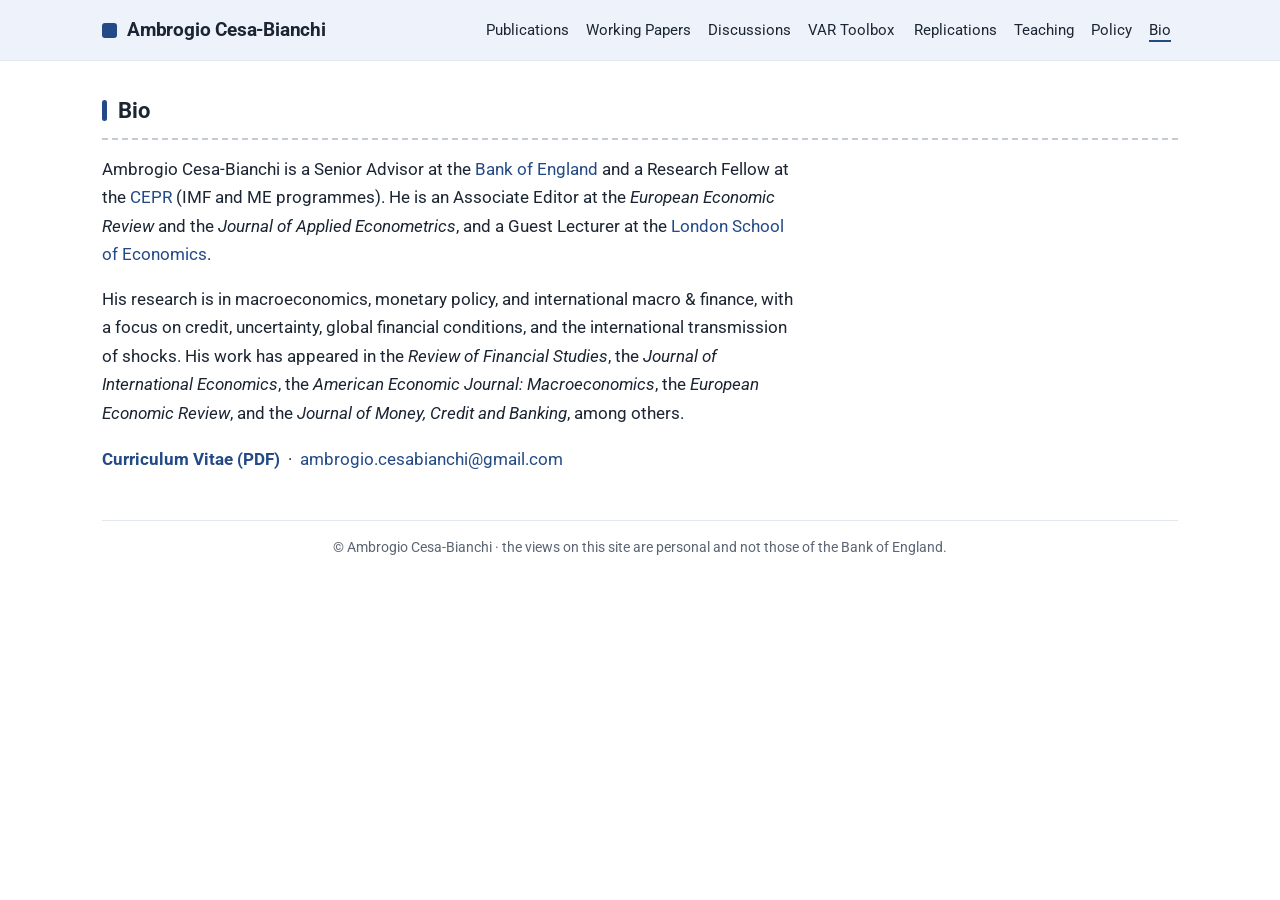
==== bio.html @ 2ec0c76d "Initial commit: academic website" ====
<!DOCTYPE html>
<html lang="en">
<head>
<meta charset="utf-8">
<meta name="viewport" content="width=device-width, initial-scale=1">
<title>Bio · Ambrogio Cesa-Bianchi</title>
<link rel="stylesheet" href="style.css">
</head>
<body>
<div class="wrap">

  <header class="site">
    <a class="brand" href="index.html"><span class="sq"></span>Ambrogio Cesa-Bianchi</a>
    <nav class="main">
      <a href="publications.html">Publications</a>
      <a href="working-papers.html">Working Papers</a>
      <a href="discussions.html">Discussions</a>
      <a href="var-toolbox.html">VAR Toolbox</a>
      <span class="brk"></span>
      <a href="replications.html">Replications</a>
      <a href="lecture-notes.html">Teaching</a>
      <a href="policy.html">Policy</a>
      <a href="bio.html" class="cur">Bio</a>
    </nav>
  </header>

  <h2>Bio</h2>
  <hr class="trule">

  <div style="max-width:700px; font-size:16.5px; line-height:1.72">
    <p>Ambrogio Cesa-Bianchi is a Senior Advisor at the
      <a href="https://www.bankofengland.co.uk/research/researchers/ambrogio-cesa-bianchi">Bank of England</a>
      and a Research Fellow at the <a href="https://cepr.org/">CEPR</a> (IMF and ME programmes).
      He is an Associate Editor at the <em>European Economic Review</em> and the
      <em>Journal of Applied Econometrics</em>, and a Guest Lecturer at the
      <a href="https://www.lse.ac.uk/">London School of Economics</a>.</p>

    <p>His research is in macroeconomics, monetary policy, and international macro &amp; finance, with a
      focus on credit, uncertainty, global financial conditions, and the international transmission of
      shocks. His work has appeared in the <em>Review of Financial Studies</em>, the
      <em>Journal of International Economics</em>, the <em>American Economic Journal: Macroeconomics</em>,
      the <em>European Economic Review</em>, and the <em>Journal of Money, Credit and Banking</em>, among others.</p>

    <p style="margin-top:18px">
      <a href="files/CV.pdf"><strong>Curriculum Vitae (PDF)</strong></a>
      &nbsp;·&nbsp; <a href="mailto:ambrogio.cesabianchi@gmail.com">ambrogio.cesabianchi@gmail.com</a>
    </p>
  </div>

  <footer>© Ambrogio Cesa-Bianchi · the views on this site are personal and not those of the Bank of England.</footer>
</div>
</body>
</html>
---- style.css ----
@import url('https://fonts.googleapis.com/css2?family=Roboto:wght@400;500;700&display=swap');

:root{
  --ink:#1c2533; --muted:#5b6573; --line:#e3e7ee; --accent:#234a86;
  --accent-soft:#eef3fb; --bubble-bd:#d6e2f6; --bg:#ffffff;
}
*{box-sizing:border-box}
html{scroll-behavior:smooth}
body{margin:0; color:var(--ink); background:var(--bg);
  font:16px/1.6 "Roboto","Helvetica Neue",Arial,sans-serif; overflow-x:hidden;}
a{color:var(--accent); text-decoration:none}
a:hover{text-decoration:underline}
.wrap{max-width:1120px; margin:0 auto; padding:42px 22px 80px}

/* ===== HOME (centered, Michaillat-style) ===== */
.home{max-width:720px; margin:0 auto; text-align:left}
.home .photo{width:150px; height:150px; border-radius:50%; margin:6px auto 16px;
  display:flex; align-items:center; justify-content:center;
  background:linear-gradient(135deg,#2b4f8a,#5b86c4); color:#fff;
  font-size:40px; font-weight:700; letter-spacing:1px; box-shadow:0 8px 26px rgba(35,74,134,.25)}
.home h1{font-size:32px; margin:0 0 4px; letter-spacing:-.3px}
.home .role{color:var(--muted); margin:0 0 14px}
.home .bio{font-size:16.5px; margin:0 0 14px; max-width:680px}
.home .bio a{font-weight:500}

.icons{display:flex; justify-content:flex-start; flex-wrap:wrap; gap:21px; margin:12px 0 22px; font-size:20px}
.icons a{color:var(--muted); line-height:1}
.icons a:hover{color:var(--accent); text-decoration:none}

/* home: section links as bubbles (wrap onto multiple lines) */
.menu{display:flex; justify-content:flex-start; flex-wrap:wrap; gap:9px; padding:6px 0 2px; margin-top:2px}
.menu a{background:var(--accent-soft); border:1px solid var(--bubble-bd); border-radius:8px;
  padding:7px 15px; color:var(--accent); font-size:15.5px; font-weight:500; line-height:1.3}
.menu a:hover{background:#e2ecfb; text-decoration:none}
.menu .break{flex-basis:100%; height:0}

/* subpage top menu (right side of the bar; dark nav text, current underlined) */
nav.main{display:flex; flex-wrap:wrap; justify-content:flex-end; gap:1px 3px; flex:0 1 auto}
nav.main a{color:var(--ink); font-size:15px; padding:2px 7px; white-space:nowrap}
nav.main a:hover{color:var(--accent); text-decoration:none}
nav.main a.cur{color:var(--ink); text-decoration:underline; text-decoration-color:var(--accent);
  text-underline-offset:5px; text-decoration-thickness:2px}
nav.main .s{display:none}
@media(max-width:820px){nav.main{flex-wrap:wrap; justify-content:flex-start}}

/* ===== full-width top bar: square + name (left), menu (right) ===== */
header.site{display:flex; justify-content:space-between; align-items:center; flex-wrap:wrap;
  gap:8px 22px; background:var(--accent-soft); border-bottom:1px solid var(--line);
  width:100vw; margin-left:50%; transform:translateX(-50%); margin-top:-42px; margin-bottom:32px;
  padding:15px max(22px, calc(50vw - 538px)); text-align:left}
.brand{display:inline-flex; align-items:center; gap:10px; font-size:19px; font-weight:700;
  color:var(--ink); letter-spacing:-.2px; white-space:nowrap}
.brand:hover{text-decoration:none}
.brand .sq{width:15px; height:15px; border-radius:3px; background:var(--accent); flex:0 0 auto}

/* ===== section headings: bold, large, vertical bar ===== */
h2{font-size:22px; font-weight:700; letter-spacing:-.2px; margin:30px 0 8px;
  display:flex; align-items:center; gap:11px}
h2::before{content:""; width:5px; height:21px; background:var(--accent); border-radius:3px; flex:0 0 auto}

/* ===== paper entries: dotted separators + bubble links ===== */
.paper{padding:15px 0; border-bottom:2px dashed #c4cad6}
.paper:last-of-type{border-bottom:none}
.paper .t{font-weight:600; font-size:17px; line-height:1.42}
.paper .a{color:var(--muted); font-size:15px; margin:2px 0 8px}
.paper .a em{font-style:italic}
.paper .auth{color:var(--muted); font-size:15px; margin:1px 0 8px}
.paper .outlet{font-size:15px; margin:3px 0 1px; color:var(--ink); font-weight:500}
.paper .outlet em{font-style:normal; font-weight:700; color:var(--accent)}
hr.trule{border:none; border-top:2px dashed #c4cad6; margin:9px 0 2px}

.links{font-size:13.7px; line-height:2.1; margin-top:6px}
.links .sep{display:none}
.links a, .links button{display:inline-block; margin:0 6px 4px 0;
  background:var(--accent-soft); border:1px solid var(--bubble-bd); border-radius:7px;
  padding:3px 11px; color:var(--accent); font:inherit; cursor:pointer}
.links a:hover, .links button:hover{background:#e2ecfb; text-decoration:none}
.badge{display:inline-block; font-size:12px; font-weight:600; color:#8a4b00; background:#fff3e2;
  border:1px solid #ffd9a8; border-radius:6px; padding:0 7px; margin-left:6px; vertical-align:1px}
/* TL;DR: blue accent (soft border), shared by chip + bubble */
.tldr{display:none; margin:9px 0 2px; padding:9px 14px; background:var(--accent-soft);
  border:1px solid var(--bubble-bd); border-radius:9px; font-size:14.7px;
  color:var(--accent); line-height:1.5; max-width:760px}
.tldr.open{display:block}
.links button.tl{background:var(--accent-soft); border-color:var(--bubble-bd); color:var(--accent); font-weight:400}
.links button.tl:hover{background:#e2ecfb}

/* publications page: a slightly paler blue */
body.pubs .paper .outlet em,
body.pubs .links a,
body.pubs .links button:not(.tl){color:#4a6fa8}

/* ===== news (home) ===== */
.newsblock{max-width:680px; margin:26px 0 0; text-align:left}
ul.news{list-style:none; padding:0; margin:8px 0 0}
ul.news li{margin:8px 0; font-size:16px; display:flex; gap:12px}
ul.news .date{flex:0 0 84px; color:var(--accent); font-weight:600; font-size:14.5px}

.note{background:var(--accent-soft); border:1px solid var(--bubble-bd); border-radius:9px;
  padding:11px 15px; font-size:14px; color:#2a3e5e; margin:18px 0 0; text-align:left}
footer{margin-top:46px; padding-top:16px; border-top:1px solid var(--line);
  color:var(--muted); font-size:13.5px; text-align:center}
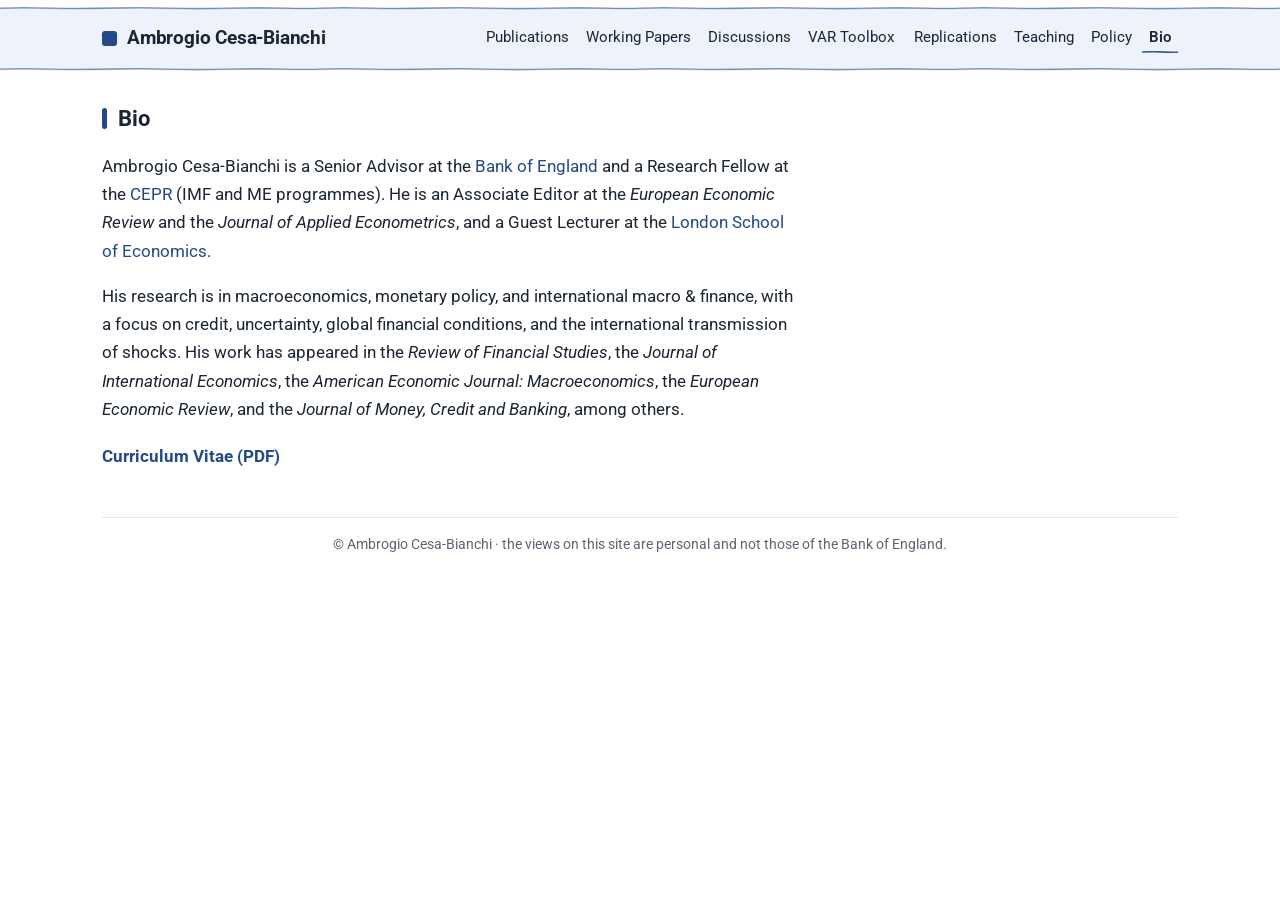
==== commit 5473ade6: "Update site content and ignore papers-tldr.md Co-Authored-By: Claude Opus 4.8 (1M context) <noreply@" ====
--- a/bio.html
+++ b/bio.html
@@ -25,7 +25,6 @@
   </header>
 
   <h2>Bio</h2>
-  <hr class="trule">
 
   <div style="max-width:700px; font-size:16.5px; line-height:1.72">
     <p>Ambrogio Cesa-Bianchi is a Senior Advisor at the
@@ -43,7 +42,6 @@
 
     <p style="margin-top:18px">
       <a href="files/CV.pdf"><strong>Curriculum Vitae (PDF)</strong></a>
-      &nbsp;·&nbsp; <a href="mailto:ambrogio.cesabianchi@gmail.com">ambrogio.cesabianchi@gmail.com</a>
     </p>
   </div>
 
--- a/style.css
+++ b/style.css
@@ -3,6 +3,7 @@
 :root{
   --ink:#1c2533; --muted:#5b6573; --line:#e3e7ee; --accent:#234a86;
   --accent-soft:#eef3fb; --bubble-bd:#d6e2f6; --bg:#ffffff;
+  --bubble:#4a6fa8; /* site-wide bubble text: links, TL;DR, menu, outlet names */
 }
 *{box-sizing:border-box}
 html{scroll-behavior:smooth}
@@ -23,57 +24,71 @@
 .home .bio{font-size:16.5px; margin:0 0 14px; max-width:680px}
 .home .bio a{font-weight:500}
 
-.icons{display:flex; justify-content:flex-start; flex-wrap:wrap; gap:21px; margin:12px 0 22px; font-size:20px}
-.icons a{color:var(--muted); line-height:1}
+.icons{display:flex; justify-content:flex-start; flex-wrap:wrap; gap:10px 18px; margin:12px 0 22px; font-size:20px}
+.icons a{display:inline-flex; align-items:center; gap:7px; color:var(--muted); line-height:1}
+.icons a span{font-size:14.5px; font-weight:500}
 .icons a:hover{color:var(--accent); text-decoration:none}
 
 /* home: section links as bubbles (wrap onto multiple lines) */
 .menu{display:flex; justify-content:flex-start; flex-wrap:wrap; gap:9px; padding:6px 0 2px; margin-top:2px}
 .menu a{background:var(--accent-soft); border:1px solid var(--bubble-bd); border-radius:8px;
-  padding:7px 15px; color:var(--accent); font-size:15.5px; font-weight:500; line-height:1.3}
+  padding:7px 15px; color:var(--bubble); font-size:15.5px; font-weight:500; line-height:1.3}
 .menu a:hover{background:#e2ecfb; text-decoration:none}
 .menu .break{flex-basis:100%; height:0}
 
 /* subpage top menu (right side of the bar; dark nav text, current underlined) */
 nav.main{display:flex; flex-wrap:wrap; justify-content:flex-end; gap:1px 3px; flex:0 1 auto}
-nav.main a{color:var(--ink); font-size:15px; padding:2px 7px; white-space:nowrap}
+nav.main a{color:var(--ink); font-size:15px; padding:2px 7px 5px; white-space:nowrap;
+  background-repeat:repeat-x; background-position:left bottom; background-size:48px 6px;
+  background-image:none}
 nav.main a:hover{color:var(--accent); text-decoration:none}
-nav.main a.cur{color:var(--ink); text-decoration:underline; text-decoration-color:var(--accent);
-  text-underline-offset:5px; text-decoration-thickness:2px}
+nav.main a.cur{color:var(--ink); font-weight:600; text-decoration:none;
+  background-image:url("data:image/svg+xml,%3Csvg xmlns='http://www.w3.org/2000/svg' width='48' height='6' viewBox='0 0 48 6'%3E%3Cfilter id='v'%3E%3CfeTurbulence type='fractalNoise' baseFrequency='0.9 0.08' numOctaves='2' seed='3' result='n'/%3E%3CfeDisplacementMap in='SourceGraphic' in2='n' scale='1.1'/%3E%3C/filter%3E%3Cpath filter='url(%23v)' d='M0 4 C 8 3.5, 16 3.6, 24 4.1 C 32 4.5, 40 4.4, 48 4.0' fill='none' stroke='%23234a86' stroke-width='1.6' stroke-linecap='round' stroke-opacity='0.9'/%3E%3C/svg%3E")}
 nav.main .s{display:none}
 @media(max-width:820px){nav.main{flex-wrap:wrap; justify-content:flex-start}}
 
 /* ===== full-width top bar: square + name (left), menu (right) ===== */
-header.site{display:flex; justify-content:space-between; align-items:center; flex-wrap:wrap;
-  gap:8px 22px; background:var(--accent-soft); border-bottom:1px solid var(--line);
-  width:100vw; margin-left:50%; transform:translateX(-50%); margin-top:-42px; margin-bottom:32px;
+header.site{position:relative; display:flex; justify-content:space-between; align-items:center; flex-wrap:wrap;
+  gap:8px 22px; background:var(--accent-soft);
+  width:100vw; margin-left:50%; transform:translateX(-50%); margin-top:-34px; margin-bottom:32px;
   padding:15px max(22px, calc(50vw - 538px)); text-align:left}
+/* hand-drawn pencil-sketch dividers above and below the header (rough edge + doubled stroke) */
+header.site::before,
+header.site::after{content:""; position:absolute; left:0; right:0; height:10px;
+  background-repeat:repeat-x; background-position:left center; background-size:320px 10px;
+  background-image:url("data:image/svg+xml,%3Csvg xmlns='http://www.w3.org/2000/svg' width='320' height='10' viewBox='0 0 320 10'%3E%3Cfilter id='p'%3E%3CfeTurbulence type='fractalNoise' baseFrequency='0.9 0.06' numOctaves='2' seed='7' result='n'/%3E%3CfeDisplacementMap in='SourceGraphic' in2='n' scale='1.4'/%3E%3C/filter%3E%3Cg filter='url(%23p)' fill='none' stroke='%23234a86' stroke-linecap='round'%3E%3Cpath d='M0 5.1 C 18 4.5, 34 4.6, 52 5.2 C 70 5.6, 92 5.5, 110 5.0 C 126 4.6, 150 4.5, 168 5.1 C 188 5.6, 206 5.7, 226 5.1 C 244 4.7, 268 4.6, 286 5.1 C 302 5.4, 312 5.3, 320 5.1' stroke-width='1.3' stroke-opacity='0.55'/%3E%3Cpath d='M0 5.7 C 18 5.1, 34 5.2, 52 5.8 C 70 6.2, 92 6.1, 110 5.6 C 126 5.2, 150 5.1, 168 5.7 C 188 6.2, 206 6.3, 226 5.7 C 244 5.3, 268 5.2, 286 5.7 C 302 6.0, 312 5.9, 320 5.7' stroke-width='0.7' stroke-opacity='0.3'/%3E%3C/g%3E%3C/svg%3E")}
+header.site::before{top:-5px}
+header.site::after{bottom:-5px}
 .brand{display:inline-flex; align-items:center; gap:10px; font-size:19px; font-weight:700;
   color:var(--ink); letter-spacing:-.2px; white-space:nowrap}
 .brand:hover{text-decoration:none}
 .brand .sq{width:15px; height:15px; border-radius:3px; background:var(--accent); flex:0 0 auto}
 
 /* ===== section headings: bold, large, vertical bar ===== */
-h2{font-size:22px; font-weight:700; letter-spacing:-.2px; margin:30px 0 8px;
+h2{font-size:22px; font-weight:700; letter-spacing:-.2px; margin:30px 0 16px;
   display:flex; align-items:center; gap:11px}
 h2::before{content:""; width:5px; height:21px; background:var(--accent); border-radius:3px; flex:0 0 auto}
 
 /* ===== paper entries: dotted separators + bubble links ===== */
-.paper{padding:15px 0; border-bottom:2px dashed #c4cad6}
-.paper:last-of-type{border-bottom:none}
+.paper{padding:15px 0; background-repeat:repeat-x; background-position:left bottom; background-size:320px 8px;
+  background-image:url("data:image/svg+xml,%3Csvg xmlns='http://www.w3.org/2000/svg' width='320' height='8' viewBox='0 0 320 8'%3E%3Cfilter id='q'%3E%3CfeTurbulence type='fractalNoise' baseFrequency='0.9 0.06' numOctaves='2' seed='4' result='n'/%3E%3CfeDisplacementMap in='SourceGraphic' in2='n' scale='1.2'/%3E%3C/filter%3E%3Cg filter='url(%23q)' fill='none' stroke='%23c4cad6' stroke-linecap='round'%3E%3Cpath d='M0 4.0 C 18 3.5, 34 3.6, 52 4.1 C 70 4.5, 92 4.4, 110 3.9 C 126 3.6, 150 3.5, 168 4.0 C 188 4.5, 206 4.6, 226 4.0 C 244 3.6, 268 3.5, 286 4.0 C 302 4.3, 312 4.2, 320 4.0' stroke-width='1.4' stroke-opacity='0.95'/%3E%3Cpath d='M0 4.5 C 18 4.0, 34 4.1, 52 4.6 C 70 5.0, 92 4.9, 110 4.4 C 126 4.1, 150 4.0, 168 4.5 C 188 5.0, 206 5.1, 226 4.5 C 244 4.1, 268 4.0, 286 4.5 C 302 4.8, 312 4.7, 320 4.5' stroke-width='0.7' stroke-opacity='0.45'/%3E%3C/g%3E%3C/svg%3E")}
+.paper:last-of-type{background-image:none}
 .paper .t{font-weight:600; font-size:17px; line-height:1.42}
 .paper .a{color:var(--muted); font-size:15px; margin:2px 0 8px}
 .paper .a em{font-style:italic}
+/* section lead-in sentence: larger, dark ink (overrides .a defaults) */
+.paper .a.lead{font-size:16px; color:var(--ink)}
 .paper .auth{color:var(--muted); font-size:15px; margin:1px 0 8px}
 .paper .outlet{font-size:15px; margin:3px 0 1px; color:var(--ink); font-weight:500}
-.paper .outlet em{font-style:normal; font-weight:700; color:var(--accent)}
-hr.trule{border:none; border-top:2px dashed #c4cad6; margin:9px 0 2px}
+.paper .outlet em{font-style:normal; font-weight:700; color:var(--bubble)}
+hr.trule{border:none; height:8px; margin:9px 0 2px; background-repeat:repeat-x; background-position:left center; background-size:320px 8px;
+  background-image:url("data:image/svg+xml,%3Csvg xmlns='http://www.w3.org/2000/svg' width='320' height='8' viewBox='0 0 320 8'%3E%3Cfilter id='r'%3E%3CfeTurbulence type='fractalNoise' baseFrequency='0.9 0.06' numOctaves='2' seed='4' result='n'/%3E%3CfeDisplacementMap in='SourceGraphic' in2='n' scale='1.2'/%3E%3C/filter%3E%3Cg filter='url(%23r)' fill='none' stroke='%23c4cad6' stroke-linecap='round'%3E%3Cpath d='M0 4.0 C 18 3.5, 34 3.6, 52 4.1 C 70 4.5, 92 4.4, 110 3.9 C 126 3.6, 150 3.5, 168 4.0 C 188 4.5, 206 4.6, 226 4.0 C 244 3.6, 268 3.5, 286 4.0 C 302 4.3, 312 4.2, 320 4.0' stroke-width='1.4' stroke-opacity='0.95'/%3E%3Cpath d='M0 4.5 C 18 4.0, 34 4.1, 52 4.6 C 70 5.0, 92 4.9, 110 4.4 C 126 4.1, 150 4.0, 168 4.5 C 188 5.0, 206 5.1, 226 4.5 C 244 4.1, 268 4.0, 286 4.5 C 302 4.8, 312 4.7, 320 4.5' stroke-width='0.7' stroke-opacity='0.45'/%3E%3C/g%3E%3C/svg%3E")}
 
 .links{font-size:13.7px; line-height:2.1; margin-top:6px}
 .links .sep{display:none}
 .links a, .links button{display:inline-block; margin:0 6px 4px 0;
   background:var(--accent-soft); border:1px solid var(--bubble-bd); border-radius:7px;
-  padding:3px 11px; color:var(--accent); font:inherit; cursor:pointer}
+  padding:3px 11px; color:var(--bubble); font:inherit; cursor:pointer}
 .links a:hover, .links button:hover{background:#e2ecfb; text-decoration:none}
 .badge{display:inline-block; font-size:12px; font-weight:600; color:#8a4b00; background:#fff3e2;
   border:1px solid #ffd9a8; border-radius:6px; padding:0 7px; margin-left:6px; vertical-align:1px}
@@ -82,13 +97,8 @@
   border:1px solid var(--bubble-bd); border-radius:9px; font-size:14.7px;
   color:var(--accent); line-height:1.5; max-width:760px}
 .tldr.open{display:block}
-.links button.tl{background:var(--accent-soft); border-color:var(--bubble-bd); color:var(--accent); font-weight:400}
+.links button.tl{background:var(--accent-soft); border-color:var(--bubble-bd); color:var(--bubble); font-weight:400}
 .links button.tl:hover{background:#e2ecfb}
-
-/* publications page: a slightly paler blue */
-body.pubs .paper .outlet em,
-body.pubs .links a,
-body.pubs .links button:not(.tl){color:#4a6fa8}
 
 /* ===== news (home) ===== */
 .newsblock{max-width:680px; margin:26px 0 0; text-align:left}
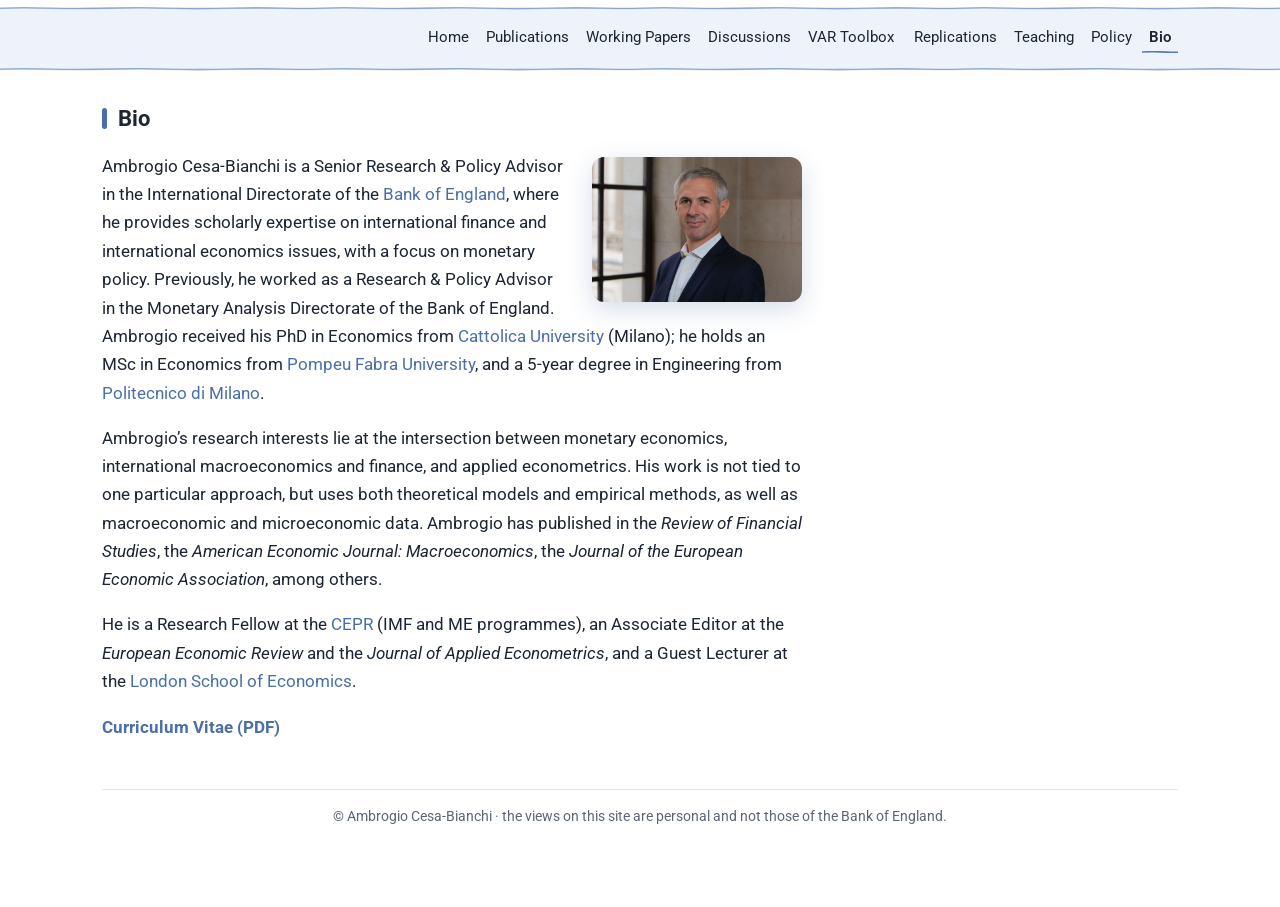
==== commit b29d13cf: "update" ====
--- a/bio.html
+++ b/bio.html
@@ -10,8 +10,8 @@
 <div class="wrap">
 
   <header class="site">
-    <a class="brand" href="index.html"><span class="sq"></span>Ambrogio Cesa-Bianchi</a>
     <nav class="main">
+      <a href="index.html">Home</a>
       <a href="publications.html">Publications</a>
       <a href="working-papers.html">Working Papers</a>
       <a href="discussions.html">Discussions</a>
@@ -27,18 +27,26 @@
   <h2>Bio</h2>
 
   <div style="max-width:700px; font-size:16.5px; line-height:1.72">
-    <p>Ambrogio Cesa-Bianchi is a Senior Advisor at the
-      <a href="https://www.bankofengland.co.uk/research/researchers/ambrogio-cesa-bianchi">Bank of England</a>
-      and a Research Fellow at the <a href="https://cepr.org/">CEPR</a> (IMF and ME programmes).
-      He is an Associate Editor at the <em>European Economic Review</em> and the
-      <em>Journal of Applied Econometrics</em>, and a Guest Lecturer at the
-      <a href="https://www.lse.ac.uk/">London School of Economics</a>.</p>
+    <img class="bio-photo" src="files/photo.jpg" alt="Ambrogio Cesa-Bianchi">
+    <p>Ambrogio Cesa-Bianchi is a Senior Research &amp; Policy Advisor in the International Directorate of the
+      <a href="https://www.bankofengland.co.uk/research/researchers/ambrogio-cesa-bianchi">Bank of England</a>,
+      where he provides scholarly expertise on international finance and international economics issues, with a
+      focus on monetary policy. Previously, he worked as a Research &amp; Policy Advisor in the Monetary Analysis
+      Directorate of the Bank of England. Ambrogio received his PhD in Economics from
+      <a href="https://www.unicatt.it/">Cattolica University</a> (Milano); he holds an MSc in Economics from
+      <a href="https://www.upf.edu/">Pompeu Fabra University</a>, and a 5-year degree in Engineering from
+      <a href="https://www.polimi.it/">Politecnico di Milano</a>.</p>
 
-    <p>His research is in macroeconomics, monetary policy, and international macro &amp; finance, with a
-      focus on credit, uncertainty, global financial conditions, and the international transmission of
-      shocks. His work has appeared in the <em>Review of Financial Studies</em>, the
-      <em>Journal of International Economics</em>, the <em>American Economic Journal: Macroeconomics</em>,
-      the <em>European Economic Review</em>, and the <em>Journal of Money, Credit and Banking</em>, among others.</p>
+    <p>Ambrogio&rsquo;s research interests lie at the intersection between monetary economics, international
+      macroeconomics and finance, and applied econometrics. His work is not tied to one particular approach, but
+      uses both theoretical models and empirical methods, as well as macroeconomic and microeconomic data.
+      Ambrogio has published in the <em>Review of Financial Studies</em>, the
+      <em>American Economic Journal: Macroeconomics</em>, the
+      <em>Journal of the European Economic Association</em>, among others.</p>
+
+    <p>He is a Research Fellow at the <a href="https://cepr.org/">CEPR</a> (IMF and ME programmes), an Associate
+      Editor at the <em>European Economic Review</em> and the <em>Journal of Applied Econometrics</em>, and a
+      Guest Lecturer at the <a href="https://www.lse.ac.uk/">London School of Economics</a>.</p>
 
     <p style="margin-top:18px">
       <a href="files/CV.pdf"><strong>Curriculum Vitae (PDF)</strong></a>
--- a/style.css
+++ b/style.css
@@ -1,7 +1,7 @@
 @import url('https://fonts.googleapis.com/css2?family=Roboto:wght@400;500;700&display=swap');
 
 :root{
-  --ink:#1c2533; --muted:#5b6573; --line:#e3e7ee; --accent:#234a86;
+  --ink:#1c2533; --muted:#5b6573; --line:#e3e7ee; --accent:#4a6fa8;
   --accent-soft:#eef3fb; --bubble-bd:#d6e2f6; --bg:#ffffff;
   --bubble:#4a6fa8; /* site-wide bubble text: links, TL;DR, menu, outlet names */
 }
@@ -43,12 +43,12 @@
   background-image:none}
 nav.main a:hover{color:var(--accent); text-decoration:none}
 nav.main a.cur{color:var(--ink); font-weight:600; text-decoration:none;
-  background-image:url("data:image/svg+xml,%3Csvg xmlns='http://www.w3.org/2000/svg' width='48' height='6' viewBox='0 0 48 6'%3E%3Cfilter id='v'%3E%3CfeTurbulence type='fractalNoise' baseFrequency='0.9 0.08' numOctaves='2' seed='3' result='n'/%3E%3CfeDisplacementMap in='SourceGraphic' in2='n' scale='1.1'/%3E%3C/filter%3E%3Cpath filter='url(%23v)' d='M0 4 C 8 3.5, 16 3.6, 24 4.1 C 32 4.5, 40 4.4, 48 4.0' fill='none' stroke='%23234a86' stroke-width='1.6' stroke-linecap='round' stroke-opacity='0.9'/%3E%3C/svg%3E")}
+  background-image:url("data:image/svg+xml,%3Csvg xmlns='http://www.w3.org/2000/svg' width='48' height='6' viewBox='0 0 48 6'%3E%3Cfilter id='v'%3E%3CfeTurbulence type='fractalNoise' baseFrequency='0.9 0.08' numOctaves='2' seed='3' result='n'/%3E%3CfeDisplacementMap in='SourceGraphic' in2='n' scale='1.1'/%3E%3C/filter%3E%3Cpath filter='url(%23v)' d='M0 4 C 8 3.5, 16 3.6, 24 4.1 C 32 4.5, 40 4.4, 48 4.0' fill='none' stroke='%234a6fa8' stroke-width='1.6' stroke-linecap='round' stroke-opacity='0.9'/%3E%3C/svg%3E")}
 nav.main .s{display:none}
 @media(max-width:820px){nav.main{flex-wrap:wrap; justify-content:flex-start}}
 
 /* ===== full-width top bar: square + name (left), menu (right) ===== */
-header.site{position:relative; display:flex; justify-content:space-between; align-items:center; flex-wrap:wrap;
+header.site{position:relative; display:flex; justify-content:flex-end; align-items:center; flex-wrap:wrap;
   gap:8px 22px; background:var(--accent-soft);
   width:100vw; margin-left:50%; transform:translateX(-50%); margin-top:-34px; margin-bottom:32px;
   padding:15px max(22px, calc(50vw - 538px)); text-align:left}
@@ -56,7 +56,7 @@
 header.site::before,
 header.site::after{content:""; position:absolute; left:0; right:0; height:10px;
   background-repeat:repeat-x; background-position:left center; background-size:320px 10px;
-  background-image:url("data:image/svg+xml,%3Csvg xmlns='http://www.w3.org/2000/svg' width='320' height='10' viewBox='0 0 320 10'%3E%3Cfilter id='p'%3E%3CfeTurbulence type='fractalNoise' baseFrequency='0.9 0.06' numOctaves='2' seed='7' result='n'/%3E%3CfeDisplacementMap in='SourceGraphic' in2='n' scale='1.4'/%3E%3C/filter%3E%3Cg filter='url(%23p)' fill='none' stroke='%23234a86' stroke-linecap='round'%3E%3Cpath d='M0 5.1 C 18 4.5, 34 4.6, 52 5.2 C 70 5.6, 92 5.5, 110 5.0 C 126 4.6, 150 4.5, 168 5.1 C 188 5.6, 206 5.7, 226 5.1 C 244 4.7, 268 4.6, 286 5.1 C 302 5.4, 312 5.3, 320 5.1' stroke-width='1.3' stroke-opacity='0.55'/%3E%3Cpath d='M0 5.7 C 18 5.1, 34 5.2, 52 5.8 C 70 6.2, 92 6.1, 110 5.6 C 126 5.2, 150 5.1, 168 5.7 C 188 6.2, 206 6.3, 226 5.7 C 244 5.3, 268 5.2, 286 5.7 C 302 6.0, 312 5.9, 320 5.7' stroke-width='0.7' stroke-opacity='0.3'/%3E%3C/g%3E%3C/svg%3E")}
+  background-image:url("data:image/svg+xml,%3Csvg xmlns='http://www.w3.org/2000/svg' width='320' height='10' viewBox='0 0 320 10'%3E%3Cfilter id='p'%3E%3CfeTurbulence type='fractalNoise' baseFrequency='0.9 0.06' numOctaves='2' seed='7' result='n'/%3E%3CfeDisplacementMap in='SourceGraphic' in2='n' scale='1.4'/%3E%3C/filter%3E%3Cg filter='url(%23p)' fill='none' stroke='%234a6fa8' stroke-linecap='round'%3E%3Cpath d='M0 5.1 C 18 4.5, 34 4.6, 52 5.2 C 70 5.6, 92 5.5, 110 5.0 C 126 4.6, 150 4.5, 168 5.1 C 188 5.6, 206 5.7, 226 5.1 C 244 4.7, 268 4.6, 286 5.1 C 302 5.4, 312 5.3, 320 5.1' stroke-width='1.3' stroke-opacity='0.55'/%3E%3Cpath d='M0 5.7 C 18 5.1, 34 5.2, 52 5.8 C 70 6.2, 92 6.1, 110 5.6 C 126 5.2, 150 5.1, 168 5.7 C 188 6.2, 206 6.3, 226 5.7 C 244 5.3, 268 5.2, 286 5.7 C 302 6.0, 312 5.9, 320 5.7' stroke-width='0.7' stroke-opacity='0.3'/%3E%3C/g%3E%3C/svg%3E")}
 header.site::before{top:-5px}
 header.site::after{bottom:-5px}
 .brand{display:inline-flex; align-items:center; gap:10px; font-size:19px; font-weight:700;
@@ -108,5 +108,11 @@
 
 .note{background:var(--accent-soft); border:1px solid var(--bubble-bd); border-radius:9px;
   padding:11px 15px; font-size:14px; color:#2a3e5e; margin:18px 0 0; text-align:left}
+.bio-photo{float:right; width:210px; margin:4px 0 14px 24px; border-radius:12px;
+  box-shadow:0 8px 26px rgba(35,74,134,.18)}
+@media (max-width:560px){
+  .bio-photo{float:none; display:block; width:160px; margin:0 auto 18px}
+}
+
 footer{margin-top:46px; padding-top:16px; border-top:1px solid var(--line);
   color:var(--muted); font-size:13.5px; text-align:center}
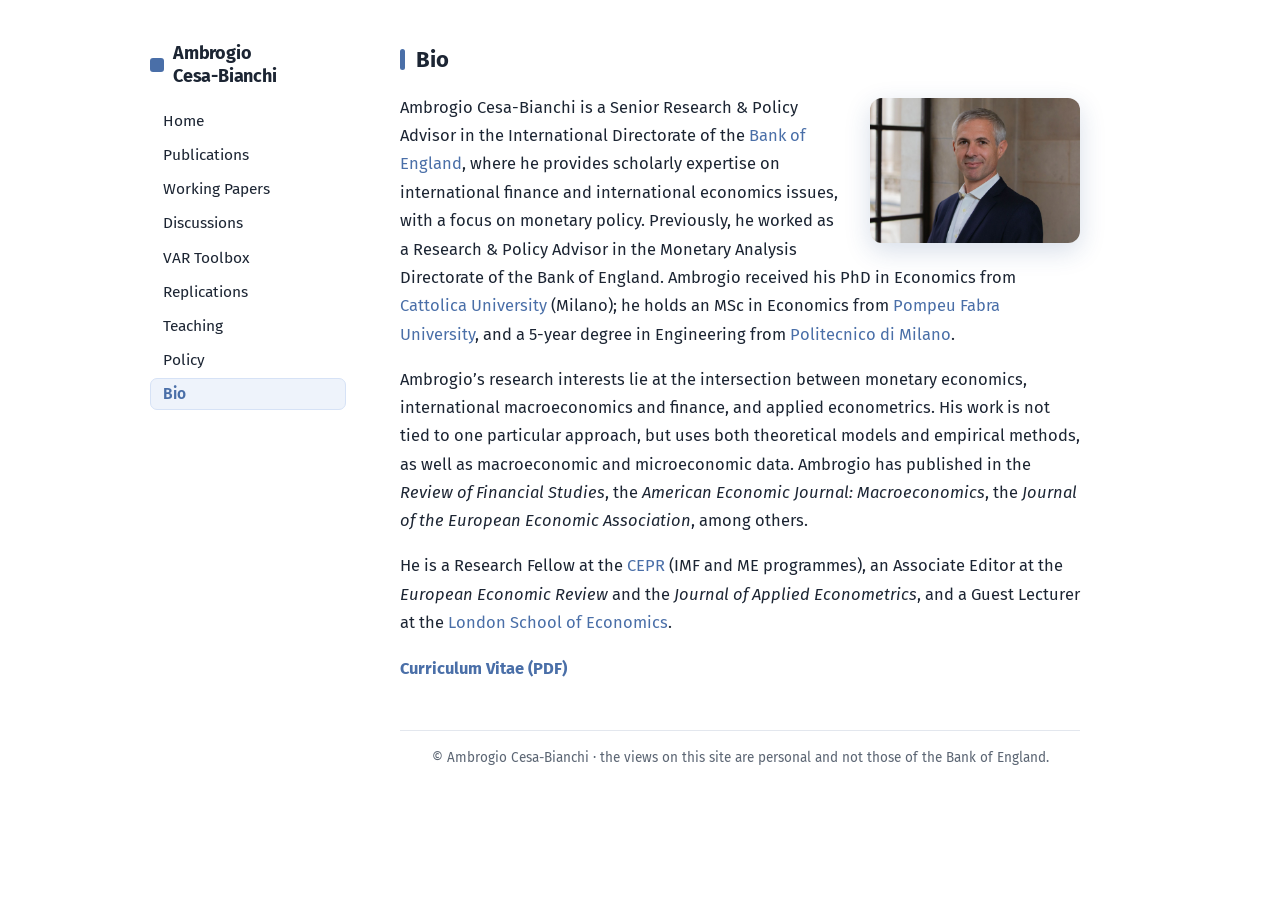
==== commit 576bcc7c: "Move section navigation into a left sidebar across all pages Replace the top nav bar with a sticky l" ====
--- a/bio.html
+++ b/bio.html
@@ -9,20 +9,28 @@
 <body>
 <div class="wrap">
 
-  <header class="site">
-    <nav class="main">
-      <a href="index.html">Home</a>
-      <a href="publications.html">Publications</a>
-      <a href="working-papers.html">Working Papers</a>
-      <a href="discussions.html">Discussions</a>
-      <a href="var-toolbox.html">VAR Toolbox</a>
-      <span class="brk"></span>
-      <a href="replications.html">Replications</a>
-      <a href="lecture-notes.html">Teaching</a>
-      <a href="policy.html">Policy</a>
-      <a href="bio.html" class="cur">Bio</a>
-    </nav>
+  <header class="topbar">
+    <button class="navtoggle" aria-label="Open menu" onclick="document.getElementById('side').classList.toggle('open')"><span class="bars"><span></span><span></span><span></span></span></button>
+    <a class="topbrand" href="index.html"><span class="sq"></span>Ambrogio Cesa-Bianchi</a>
   </header>
+  <div class="layout">
+
+    <aside class="sidebar" id="side" onmouseleave="this.classList.remove('open')">
+      <a class="brand" href="index.html"><span class="sq"></span>Ambrogio<br>Cesa-Bianchi</a>
+      <nav class="side">
+        <a href="index.html">Home</a>
+        <a href="publications.html">Publications</a>
+        <a href="working-papers.html">Working Papers</a>
+        <a href="discussions.html">Discussions</a>
+        <a href="var-toolbox.html">VAR Toolbox</a>
+        <a href="replications.html">Replications</a>
+        <a href="lecture-notes.html">Teaching</a>
+        <a href="policy.html">Policy</a>
+        <a href="bio.html" class="cur">Bio</a>
+      </nav>
+    </aside>
+
+    <main class="content">
 
   <h2>Bio</h2>
 
@@ -53,7 +61,10 @@
     </p>
   </div>
 
-  <footer>© Ambrogio Cesa-Bianchi · the views on this site are personal and not those of the Bank of England.</footer>
+      <footer>© Ambrogio Cesa-Bianchi · the views on this site are personal and not those of the Bank of England.</footer>
+    </main>
+
+  </div>
 </div>
 </body>
 </html>
--- a/style.css
+++ b/style.css
@@ -1,4 +1,4 @@
-@import url('https://fonts.googleapis.com/css2?family=Roboto:wght@400;500;700&display=swap');
+@import url('https://fonts.googleapis.com/css2?family=Fira+Sans:wght@400;500;600;700&display=swap');
 
 :root{
   --ink:#1c2533; --muted:#5b6573; --line:#e3e7ee; --accent:#4a6fa8;
@@ -8,7 +8,7 @@
 *{box-sizing:border-box}
 html{scroll-behavior:smooth}
 body{margin:0; color:var(--ink); background:var(--bg);
-  font:16px/1.6 "Roboto","Helvetica Neue",Arial,sans-serif; overflow-x:hidden;}
+  font:16px/1.6 "Fira Sans","Helvetica Neue",Arial,sans-serif; overflow-x:hidden;}
 a{color:var(--accent); text-decoration:none}
 a:hover{text-decoration:underline}
 .wrap{max-width:1120px; margin:0 auto; padding:42px 22px 80px}
@@ -43,7 +43,7 @@
   background-image:none}
 nav.main a:hover{color:var(--accent); text-decoration:none}
 nav.main a.cur{color:var(--ink); font-weight:600; text-decoration:none;
-  background-image:url("data:image/svg+xml,%3Csvg xmlns='http://www.w3.org/2000/svg' width='48' height='6' viewBox='0 0 48 6'%3E%3Cfilter id='v'%3E%3CfeTurbulence type='fractalNoise' baseFrequency='0.9 0.08' numOctaves='2' seed='3' result='n'/%3E%3CfeDisplacementMap in='SourceGraphic' in2='n' scale='1.1'/%3E%3C/filter%3E%3Cpath filter='url(%23v)' d='M0 4 C 8 3.5, 16 3.6, 24 4.1 C 32 4.5, 40 4.4, 48 4.0' fill='none' stroke='%234a6fa8' stroke-width='1.6' stroke-linecap='round' stroke-opacity='0.9'/%3E%3C/svg%3E")}
+  background-image:url("data:image/svg+xml,%3Csvg xmlns='http://www.w3.org/2000/svg' width='48' height='6' viewBox='0 0 48 6'%3E%3Cfilter id='v'%3E%3CfeTurbulence type='fractalNoise' baseFrequency='0.9 0.08' numOctaves='2' seed='3' result='n'/%3E%3CfeDisplacementMap in='SourceGraphic' in2='n' scale='1.1'/%3E%3C/filter%3E%3Cpath filter='url(%23v)' d='M0 4 C 8 3.5, 16 3.6, 24 4.1 C 32 4.5, 40 4.4, 48 4.0' fill='none' stroke='%234a6fa8' stroke-width='2.3' stroke-linecap='round' stroke-opacity='0.9'/%3E%3C/svg%3E")}
 nav.main .s{display:none}
 @media(max-width:820px){nav.main{flex-wrap:wrap; justify-content:flex-start}}
 
@@ -56,7 +56,7 @@
 header.site::before,
 header.site::after{content:""; position:absolute; left:0; right:0; height:10px;
   background-repeat:repeat-x; background-position:left center; background-size:320px 10px;
-  background-image:url("data:image/svg+xml,%3Csvg xmlns='http://www.w3.org/2000/svg' width='320' height='10' viewBox='0 0 320 10'%3E%3Cfilter id='p'%3E%3CfeTurbulence type='fractalNoise' baseFrequency='0.9 0.06' numOctaves='2' seed='7' result='n'/%3E%3CfeDisplacementMap in='SourceGraphic' in2='n' scale='1.4'/%3E%3C/filter%3E%3Cg filter='url(%23p)' fill='none' stroke='%234a6fa8' stroke-linecap='round'%3E%3Cpath d='M0 5.1 C 18 4.5, 34 4.6, 52 5.2 C 70 5.6, 92 5.5, 110 5.0 C 126 4.6, 150 4.5, 168 5.1 C 188 5.6, 206 5.7, 226 5.1 C 244 4.7, 268 4.6, 286 5.1 C 302 5.4, 312 5.3, 320 5.1' stroke-width='1.3' stroke-opacity='0.55'/%3E%3Cpath d='M0 5.7 C 18 5.1, 34 5.2, 52 5.8 C 70 6.2, 92 6.1, 110 5.6 C 126 5.2, 150 5.1, 168 5.7 C 188 6.2, 206 6.3, 226 5.7 C 244 5.3, 268 5.2, 286 5.7 C 302 6.0, 312 5.9, 320 5.7' stroke-width='0.7' stroke-opacity='0.3'/%3E%3C/g%3E%3C/svg%3E")}
+  background-image:url("data:image/svg+xml,%3Csvg xmlns='http://www.w3.org/2000/svg' width='320' height='10' viewBox='0 0 320 10'%3E%3Cfilter id='p'%3E%3CfeTurbulence type='fractalNoise' baseFrequency='0.9 0.06' numOctaves='2' seed='7' result='n'/%3E%3CfeDisplacementMap in='SourceGraphic' in2='n' scale='1.4'/%3E%3C/filter%3E%3Cg filter='url(%23p)' fill='none' stroke='%234a6fa8' stroke-linecap='round'%3E%3Cpath d='M0 5.1 C 18 4.5, 34 4.6, 52 5.2 C 70 5.6, 92 5.5, 110 5.0 C 126 4.6, 150 4.5, 168 5.1 C 188 5.6, 206 5.7, 226 5.1 C 244 4.7, 268 4.6, 286 5.1 C 302 5.4, 312 5.3, 320 5.1' stroke-width='2.0' stroke-opacity='0.55'/%3E%3Cpath d='M0 5.7 C 18 5.1, 34 5.2, 52 5.8 C 70 6.2, 92 6.1, 110 5.6 C 126 5.2, 150 5.1, 168 5.7 C 188 6.2, 206 6.3, 226 5.7 C 244 5.3, 268 5.2, 286 5.7 C 302 6.0, 312 5.9, 320 5.7' stroke-width='1.1' stroke-opacity='0.3'/%3E%3C/g%3E%3C/svg%3E")}
 header.site::before{top:-5px}
 header.site::after{bottom:-5px}
 .brand{display:inline-flex; align-items:center; gap:10px; font-size:19px; font-weight:700;
@@ -71,7 +71,7 @@
 
 /* ===== paper entries: dotted separators + bubble links ===== */
 .paper{padding:15px 0; background-repeat:repeat-x; background-position:left bottom; background-size:320px 8px;
-  background-image:url("data:image/svg+xml,%3Csvg xmlns='http://www.w3.org/2000/svg' width='320' height='8' viewBox='0 0 320 8'%3E%3Cfilter id='q'%3E%3CfeTurbulence type='fractalNoise' baseFrequency='0.9 0.06' numOctaves='2' seed='4' result='n'/%3E%3CfeDisplacementMap in='SourceGraphic' in2='n' scale='1.2'/%3E%3C/filter%3E%3Cg filter='url(%23q)' fill='none' stroke='%23c4cad6' stroke-linecap='round'%3E%3Cpath d='M0 4.0 C 18 3.5, 34 3.6, 52 4.1 C 70 4.5, 92 4.4, 110 3.9 C 126 3.6, 150 3.5, 168 4.0 C 188 4.5, 206 4.6, 226 4.0 C 244 3.6, 268 3.5, 286 4.0 C 302 4.3, 312 4.2, 320 4.0' stroke-width='1.4' stroke-opacity='0.95'/%3E%3Cpath d='M0 4.5 C 18 4.0, 34 4.1, 52 4.6 C 70 5.0, 92 4.9, 110 4.4 C 126 4.1, 150 4.0, 168 4.5 C 188 5.0, 206 5.1, 226 4.5 C 244 4.1, 268 4.0, 286 4.5 C 302 4.8, 312 4.7, 320 4.5' stroke-width='0.7' stroke-opacity='0.45'/%3E%3C/g%3E%3C/svg%3E")}
+  background-image:url("data:image/svg+xml,%3Csvg xmlns='http://www.w3.org/2000/svg' width='320' height='8' viewBox='0 0 320 8'%3E%3Cfilter id='q'%3E%3CfeTurbulence type='fractalNoise' baseFrequency='0.9 0.06' numOctaves='2' seed='4' result='n'/%3E%3CfeDisplacementMap in='SourceGraphic' in2='n' scale='1.2'/%3E%3C/filter%3E%3Cg filter='url(%23q)' fill='none' stroke='%23c4cad6' stroke-linecap='round'%3E%3Cpath d='M0 4.0 C 18 3.5, 34 3.6, 52 4.1 C 70 4.5, 92 4.4, 110 3.9 C 126 3.6, 150 3.5, 168 4.0 C 188 4.5, 206 4.6, 226 4.0 C 244 3.6, 268 3.5, 286 4.0 C 302 4.3, 312 4.2, 320 4.0' stroke-width='2.1' stroke-opacity='0.95'/%3E%3Cpath d='M0 4.5 C 18 4.0, 34 4.1, 52 4.6 C 70 5.0, 92 4.9, 110 4.4 C 126 4.1, 150 4.0, 168 4.5 C 188 5.0, 206 5.1, 226 4.5 C 244 4.1, 268 4.0, 286 4.5 C 302 4.8, 312 4.7, 320 4.5' stroke-width='1.1' stroke-opacity='0.45'/%3E%3C/g%3E%3C/svg%3E")}
 .paper:last-of-type{background-image:none}
 .paper .t{font-weight:600; font-size:17px; line-height:1.42}
 .paper .a{color:var(--muted); font-size:15px; margin:2px 0 8px}
@@ -82,10 +82,12 @@
 .paper .outlet{font-size:15px; margin:3px 0 1px; color:var(--ink); font-weight:500}
 .paper .outlet em{font-style:normal; font-weight:700; color:var(--bubble)}
 hr.trule{border:none; height:8px; margin:9px 0 2px; background-repeat:repeat-x; background-position:left center; background-size:320px 8px;
-  background-image:url("data:image/svg+xml,%3Csvg xmlns='http://www.w3.org/2000/svg' width='320' height='8' viewBox='0 0 320 8'%3E%3Cfilter id='r'%3E%3CfeTurbulence type='fractalNoise' baseFrequency='0.9 0.06' numOctaves='2' seed='4' result='n'/%3E%3CfeDisplacementMap in='SourceGraphic' in2='n' scale='1.2'/%3E%3C/filter%3E%3Cg filter='url(%23r)' fill='none' stroke='%23c4cad6' stroke-linecap='round'%3E%3Cpath d='M0 4.0 C 18 3.5, 34 3.6, 52 4.1 C 70 4.5, 92 4.4, 110 3.9 C 126 3.6, 150 3.5, 168 4.0 C 188 4.5, 206 4.6, 226 4.0 C 244 3.6, 268 3.5, 286 4.0 C 302 4.3, 312 4.2, 320 4.0' stroke-width='1.4' stroke-opacity='0.95'/%3E%3Cpath d='M0 4.5 C 18 4.0, 34 4.1, 52 4.6 C 70 5.0, 92 4.9, 110 4.4 C 126 4.1, 150 4.0, 168 4.5 C 188 5.0, 206 5.1, 226 4.5 C 244 4.1, 268 4.0, 286 4.5 C 302 4.8, 312 4.7, 320 4.5' stroke-width='0.7' stroke-opacity='0.45'/%3E%3C/g%3E%3C/svg%3E")}
+  background-image:url("data:image/svg+xml,%3Csvg xmlns='http://www.w3.org/2000/svg' width='320' height='8' viewBox='0 0 320 8'%3E%3Cfilter id='r'%3E%3CfeTurbulence type='fractalNoise' baseFrequency='0.9 0.06' numOctaves='2' seed='4' result='n'/%3E%3CfeDisplacementMap in='SourceGraphic' in2='n' scale='1.2'/%3E%3C/filter%3E%3Cg filter='url(%23r)' fill='none' stroke='%23c4cad6' stroke-linecap='round'%3E%3Cpath d='M0 4.0 C 18 3.5, 34 3.6, 52 4.1 C 70 4.5, 92 4.4, 110 3.9 C 126 3.6, 150 3.5, 168 4.0 C 188 4.5, 206 4.6, 226 4.0 C 244 3.6, 268 3.5, 286 4.0 C 302 4.3, 312 4.2, 320 4.0' stroke-width='2.1' stroke-opacity='0.95'/%3E%3Cpath d='M0 4.5 C 18 4.0, 34 4.1, 52 4.6 C 70 5.0, 92 4.9, 110 4.4 C 126 4.1, 150 4.0, 168 4.5 C 188 5.0, 206 5.1, 226 4.5 C 244 4.1, 268 4.0, 286 4.5 C 302 4.8, 312 4.7, 320 4.5' stroke-width='1.1' stroke-opacity='0.45'/%3E%3C/g%3E%3C/svg%3E")}
 
 .links{font-size:13.7px; line-height:2.1; margin-top:6px}
+.links + .links{margin-top:2px}
 .links .sep{display:none}
+.links .lbl{display:inline-block; margin-right:4px; color:var(--muted); font-weight:600}
 .links a, .links button{display:inline-block; margin:0 6px 4px 0;
   background:var(--accent-soft); border:1px solid var(--bubble-bd); border-radius:7px;
   padding:3px 11px; color:var(--bubble); font:inherit; cursor:pointer}
@@ -116,3 +118,64 @@
 
 footer{margin-top:46px; padding-top:16px; border-top:1px solid var(--line);
   color:var(--muted); font-size:13.5px; text-align:center}
+
+/* ============================================================
+   LEFT SIDEBAR LAYOUT
+   Section navigation lives in a sticky left column on large
+   screens; on small screens it collapses behind a top bar and
+   slides in as an off-canvas drawer.
+   ============================================================ */
+
+/* two-column shell */
+.layout{display:flex; gap:54px; align-items:flex-start; max-width:980px; margin:0 auto}
+.sidebar{flex:0 0 196px; position:sticky; top:32px; align-self:flex-start}
+.content{flex:1 1 auto; min-width:0; max-width:680px; text-align:left}
+
+/* sidebar identity block */
+.sidebar .brand{display:flex; align-items:center; gap:9px; font-size:18px;
+  font-weight:700; color:var(--ink); margin-bottom:18px; white-space:normal; line-height:1.25}
+.sidebar .brand .sq{width:14px; height:14px; border-radius:3px; background:var(--accent); flex:0 0 auto}
+
+/* vertical section nav (replaces nav.main / .menu) */
+nav.side{display:flex; flex-direction:column; gap:2px; margin:0 0 22px}
+nav.side a{color:var(--ink); font-size:15.5px; padding:5px 12px; border-radius:7px;
+  border:1px solid transparent; line-height:1.3}
+nav.side a:hover{background:var(--accent-soft); text-decoration:none; color:var(--accent)}
+nav.side a.cur{background:var(--accent-soft); border-color:var(--bubble-bd);
+  color:var(--bubble); font-weight:600}
+
+/* the in-page section heading (h2) sits flush at the top of the content column */
+.content h2:first-child{margin-top:0}
+
+/* ===== mobile top bar (hidden on desktop) =====
+   On a LARGE window there is no top bar: just the left sidebar + content.
+   On a SMALL window the sidebar is gone and this bar appears, holding the ☰
+   hamburger and the site title. */
+.topbar{display:none}
+.navtoggle{display:inline-flex; align-items:center; background:none; border:none;
+  color:var(--ink); cursor:pointer; padding:6px; margin:0; border-radius:7px}
+.navtoggle:hover{background:var(--accent-soft)}
+.navtoggle .bars{display:inline-flex; flex-direction:column; gap:4px}
+.navtoggle .bars span{width:21px; height:2.4px; background:var(--ink); border-radius:2px}
+.topbrand{display:inline-flex; align-items:center; gap:9px; font-size:17px;
+  font-weight:700; color:var(--ink); white-space:nowrap}
+.topbrand:hover{text-decoration:none}
+.topbrand .sq{width:14px; height:14px; border-radius:3px; background:var(--accent); flex:0 0 auto}
+
+/* narrow screens: hide the sidebar-as-column; show the top bar; the sidebar
+   becomes an OFF-CANVAS DRAWER that slides in over the page when ☰ is tapped
+   and slides back out when the mouse leaves it. */
+@media (max-width:760px){
+  .layout{display:block}
+  .content{max-width:none; padding-top:54px}   /* clear the fixed top bar */
+
+  .topbar{display:flex; align-items:center; gap:13px;
+    position:fixed; top:0; left:0; right:0; z-index:55; height:54px;
+    padding:0 16px; background:#fff; border-bottom:1px solid var(--line)}
+
+  .sidebar{position:fixed; top:0; left:0; z-index:60; height:100vh; width:250px;
+    margin:0; padding:22px 24px 24px; background:#fff; overflow-y:auto;
+    box-shadow:7px 0 30px rgba(28,37,51,.17);
+    transform:translateX(-105%); transition:transform .26s ease}
+  .sidebar.open{transform:translateX(0)}
+}
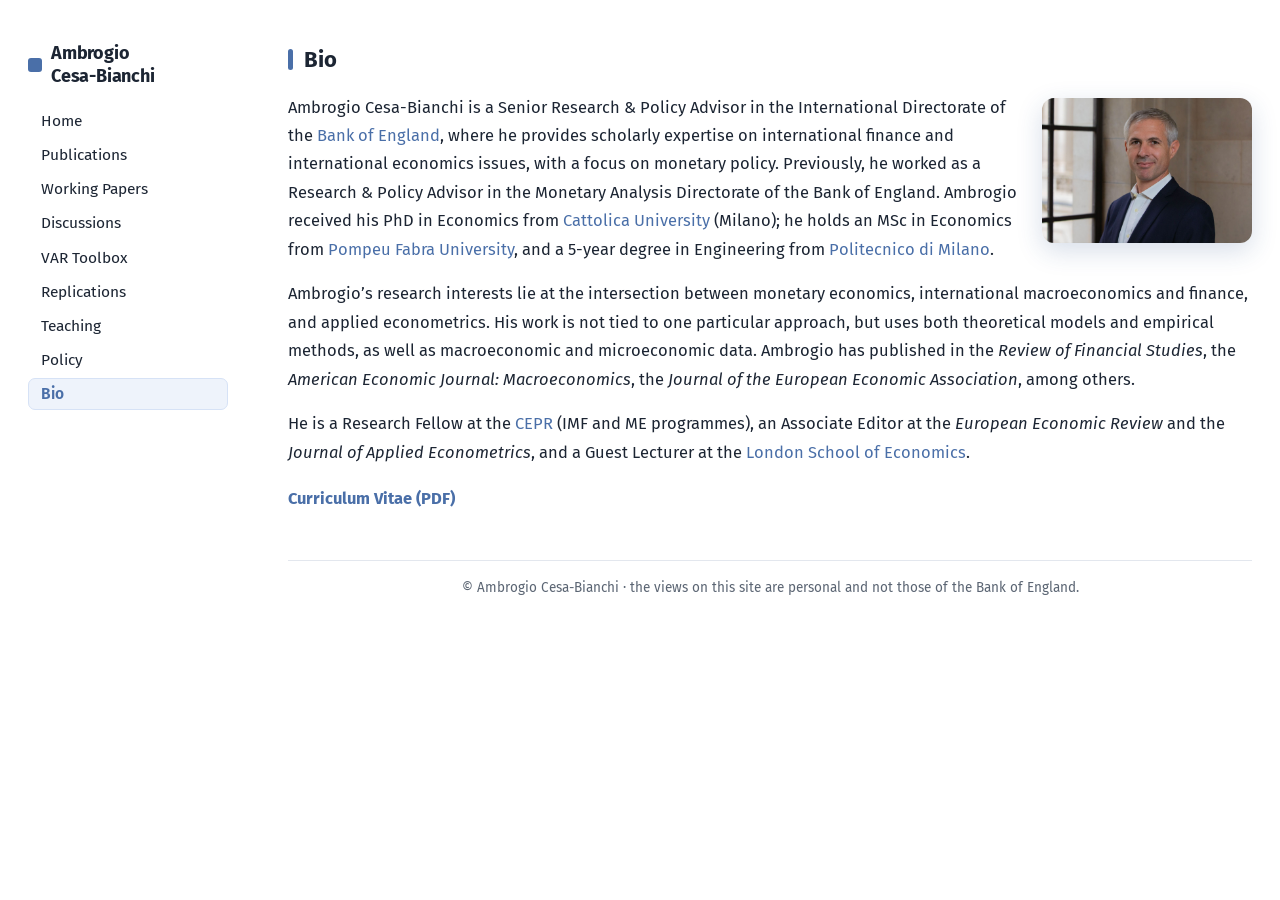
==== commit ae9385e2: "Widen layout, cap prose pages, and deepen divider waves - Fluid content column with a 1350px shell c" ====
--- a/bio.html
+++ b/bio.html
@@ -30,11 +30,11 @@
       </nav>
     </aside>
 
-    <main class="content">
+    <main class="content measure">
 
   <h2>Bio</h2>
 
-  <div style="max-width:700px; font-size:16.5px; line-height:1.72">
+  <div style="font-size:16.5px; line-height:1.72">
     <img class="bio-photo" src="files/photo.jpg" alt="Ambrogio Cesa-Bianchi">
     <p>Ambrogio Cesa-Bianchi is a Senior Research &amp; Policy Advisor in the International Directorate of the
       <a href="https://www.bankofengland.co.uk/research/researchers/ambrogio-cesa-bianchi">Bank of England</a>,
--- a/style.css
+++ b/style.css
@@ -11,7 +11,7 @@
   font:16px/1.6 "Fira Sans","Helvetica Neue",Arial,sans-serif; overflow-x:hidden;}
 a{color:var(--accent); text-decoration:none}
 a:hover{text-decoration:underline}
-.wrap{max-width:1120px; margin:0 auto; padding:42px 22px 80px}
+.wrap{max-width:1350px; margin:0 auto; padding:42px 28px 80px}
 
 /* ===== HOME (centered, Michaillat-style) ===== */
 .home{max-width:720px; margin:0 auto; text-align:left}
@@ -71,7 +71,7 @@
 
 /* ===== paper entries: dotted separators + bubble links ===== */
 .paper{padding:15px 0; background-repeat:repeat-x; background-position:left bottom; background-size:320px 8px;
-  background-image:url("data:image/svg+xml,%3Csvg xmlns='http://www.w3.org/2000/svg' width='320' height='8' viewBox='0 0 320 8'%3E%3Cfilter id='q'%3E%3CfeTurbulence type='fractalNoise' baseFrequency='0.9 0.06' numOctaves='2' seed='4' result='n'/%3E%3CfeDisplacementMap in='SourceGraphic' in2='n' scale='1.2'/%3E%3C/filter%3E%3Cg filter='url(%23q)' fill='none' stroke='%23c4cad6' stroke-linecap='round'%3E%3Cpath d='M0 4.0 C 18 3.5, 34 3.6, 52 4.1 C 70 4.5, 92 4.4, 110 3.9 C 126 3.6, 150 3.5, 168 4.0 C 188 4.5, 206 4.6, 226 4.0 C 244 3.6, 268 3.5, 286 4.0 C 302 4.3, 312 4.2, 320 4.0' stroke-width='2.1' stroke-opacity='0.95'/%3E%3Cpath d='M0 4.5 C 18 4.0, 34 4.1, 52 4.6 C 70 5.0, 92 4.9, 110 4.4 C 126 4.1, 150 4.0, 168 4.5 C 188 5.0, 206 5.1, 226 4.5 C 244 4.1, 268 4.0, 286 4.5 C 302 4.8, 312 4.7, 320 4.5' stroke-width='1.1' stroke-opacity='0.45'/%3E%3C/g%3E%3C/svg%3E")}
+  background-image:url("data:image/svg+xml,%3Csvg xmlns='http://www.w3.org/2000/svg' width='320' height='8' viewBox='0 0 320 8'%3E%3Cfilter id='q'%3E%3CfeTurbulence type='fractalNoise' baseFrequency='0.9 0.06' numOctaves='2' seed='4' result='n'/%3E%3CfeDisplacementMap in='SourceGraphic' in2='n' scale='1.2'/%3E%3C/filter%3E%3Cg filter='url(%23q)' fill='none' stroke='%23c4cad6' stroke-linecap='round'%3E%3Cpath d='M0 4.0 C 18 3.3, 34 3.44, 52 4.14 C 70 4.7, 92 4.56, 110 3.86 C 126 3.44, 150 3.3, 168 4.0 C 188 4.7, 206 4.84, 226 4.0 C 244 3.44, 268 3.3, 286 4.0 C 302 4.42, 312 4.28, 320 4.0' stroke-width='2.1' stroke-opacity='0.95'/%3E%3Cpath d='M0 4.5 C 18 3.8, 34 3.94, 52 4.64 C 70 5.2, 92 5.06, 110 4.36 C 126 3.94, 150 3.8, 168 4.5 C 188 5.2, 206 5.34, 226 4.5 C 244 3.94, 268 3.8, 286 4.5 C 302 4.92, 312 4.78, 320 4.5' stroke-width='1.1' stroke-opacity='0.45'/%3E%3C/g%3E%3C/svg%3E")}
 .paper:last-of-type{background-image:none}
 .paper .t{font-weight:600; font-size:17px; line-height:1.42}
 .paper .a{color:var(--muted); font-size:15px; margin:2px 0 8px}
@@ -82,7 +82,7 @@
 .paper .outlet{font-size:15px; margin:3px 0 1px; color:var(--ink); font-weight:500}
 .paper .outlet em{font-style:normal; font-weight:700; color:var(--bubble)}
 hr.trule{border:none; height:8px; margin:9px 0 2px; background-repeat:repeat-x; background-position:left center; background-size:320px 8px;
-  background-image:url("data:image/svg+xml,%3Csvg xmlns='http://www.w3.org/2000/svg' width='320' height='8' viewBox='0 0 320 8'%3E%3Cfilter id='r'%3E%3CfeTurbulence type='fractalNoise' baseFrequency='0.9 0.06' numOctaves='2' seed='4' result='n'/%3E%3CfeDisplacementMap in='SourceGraphic' in2='n' scale='1.2'/%3E%3C/filter%3E%3Cg filter='url(%23r)' fill='none' stroke='%23c4cad6' stroke-linecap='round'%3E%3Cpath d='M0 4.0 C 18 3.5, 34 3.6, 52 4.1 C 70 4.5, 92 4.4, 110 3.9 C 126 3.6, 150 3.5, 168 4.0 C 188 4.5, 206 4.6, 226 4.0 C 244 3.6, 268 3.5, 286 4.0 C 302 4.3, 312 4.2, 320 4.0' stroke-width='2.1' stroke-opacity='0.95'/%3E%3Cpath d='M0 4.5 C 18 4.0, 34 4.1, 52 4.6 C 70 5.0, 92 4.9, 110 4.4 C 126 4.1, 150 4.0, 168 4.5 C 188 5.0, 206 5.1, 226 4.5 C 244 4.1, 268 4.0, 286 4.5 C 302 4.8, 312 4.7, 320 4.5' stroke-width='1.1' stroke-opacity='0.45'/%3E%3C/g%3E%3C/svg%3E")}
+  background-image:url("data:image/svg+xml,%3Csvg xmlns='http://www.w3.org/2000/svg' width='320' height='8' viewBox='0 0 320 8'%3E%3Cfilter id='r'%3E%3CfeTurbulence type='fractalNoise' baseFrequency='0.9 0.06' numOctaves='2' seed='4' result='n'/%3E%3CfeDisplacementMap in='SourceGraphic' in2='n' scale='1.2'/%3E%3C/filter%3E%3Cg filter='url(%23r)' fill='none' stroke='%23c4cad6' stroke-linecap='round'%3E%3Cpath d='M0 4.0 C 18 3.3, 34 3.44, 52 4.14 C 70 4.7, 92 4.56, 110 3.86 C 126 3.44, 150 3.3, 168 4.0 C 188 4.7, 206 4.84, 226 4.0 C 244 3.44, 268 3.3, 286 4.0 C 302 4.42, 312 4.28, 320 4.0' stroke-width='2.1' stroke-opacity='0.95'/%3E%3Cpath d='M0 4.5 C 18 3.8, 34 3.94, 52 4.64 C 70 5.2, 92 5.06, 110 4.36 C 126 3.94, 150 3.8, 168 4.5 C 188 5.2, 206 5.34, 226 4.5 C 244 3.94, 268 3.8, 286 4.5 C 302 4.92, 312 4.78, 320 4.5' stroke-width='1.1' stroke-opacity='0.45'/%3E%3C/g%3E%3C/svg%3E")}
 
 .links{font-size:13.7px; line-height:2.1; margin-top:6px}
 .links + .links{margin-top:2px}
@@ -103,7 +103,7 @@
 .links button.tl:hover{background:#e2ecfb}
 
 /* ===== news (home) ===== */
-.newsblock{max-width:680px; margin:26px 0 0; text-align:left}
+.newsblock{max-width:none; margin:26px 0 0; text-align:left}
 ul.news{list-style:none; padding:0; margin:8px 0 0}
 ul.news li{margin:8px 0; font-size:16px; display:flex; gap:12px}
 ul.news .date{flex:0 0 84px; color:var(--accent); font-weight:600; font-size:14.5px}
@@ -127,9 +127,9 @@
    ============================================================ */
 
 /* two-column shell */
-.layout{display:flex; gap:54px; align-items:flex-start; max-width:980px; margin:0 auto}
-.sidebar{flex:0 0 196px; position:sticky; top:32px; align-self:flex-start}
-.content{flex:1 1 auto; min-width:0; max-width:680px; text-align:left}
+.layout{display:flex; gap:60px; align-items:flex-start; max-width:none; margin:0 auto}
+.sidebar{flex:0 0 200px; position:sticky; top:32px; align-self:flex-start}
+.content{flex:1 1 auto; min-width:0; max-width:none; text-align:left}
 
 /* sidebar identity block */
 .sidebar .brand{display:flex; align-items:center; gap:9px; font-size:18px;
@@ -146,6 +146,10 @@
 
 /* the in-page section heading (h2) sits flush at the top of the content column */
 .content h2:first-child{margin-top:0}
+
+/* prose-heavy pages (home, bio) cap the text column for readability while the
+   list/paper pages stay full-width */
+.content.measure{max-width:1000px}
 
 /* ===== mobile top bar (hidden on desktop) =====
    On a LARGE window there is no top bar: just the left sidebar + content.
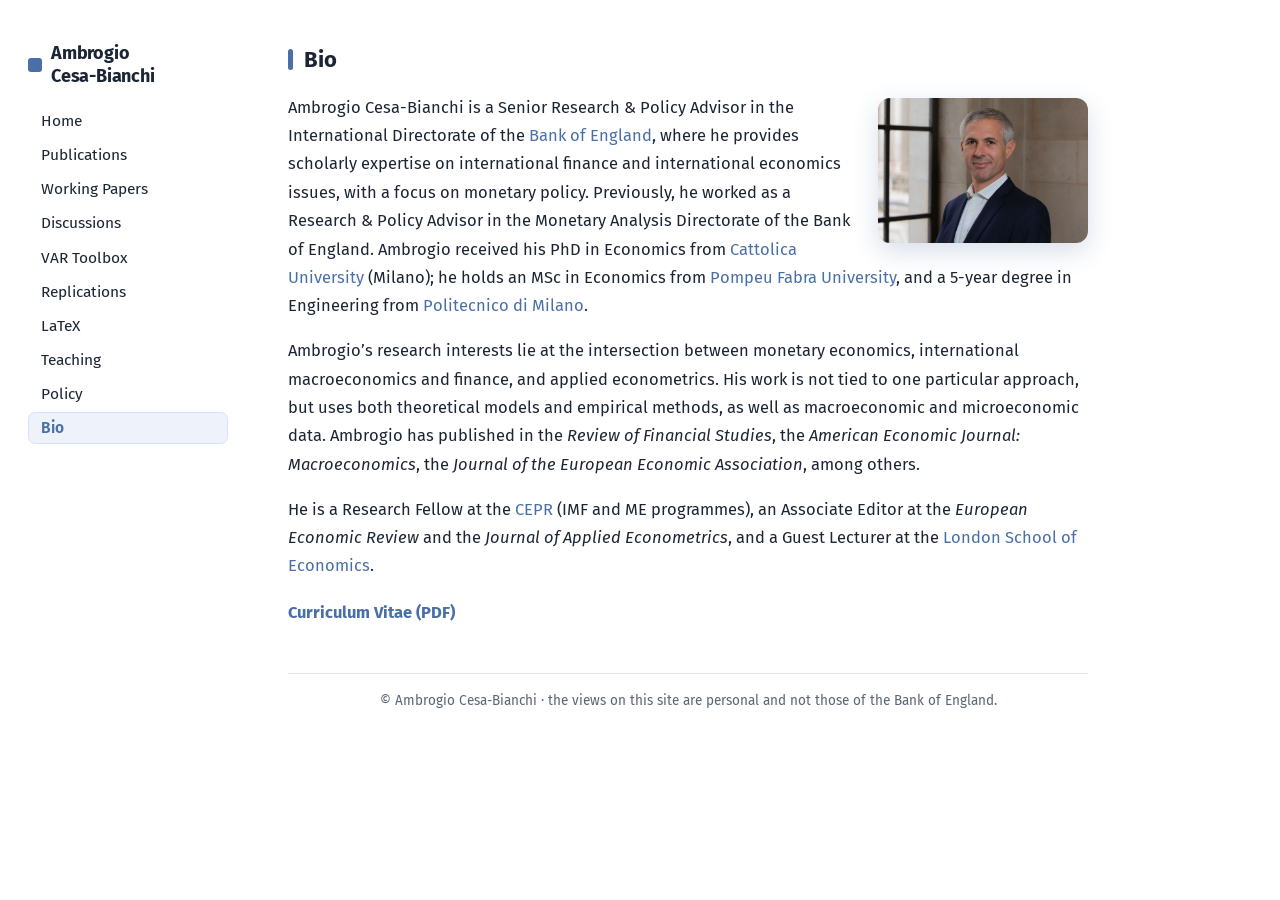
==== commit cbf1454d: "Add LaTeX page with Jambro Beamer and Notes themes New page linking each theme's GitHub repo and a j" ====
--- a/bio.html
+++ b/bio.html
@@ -24,6 +24,7 @@
         <a href="discussions.html">Discussions</a>
         <a href="var-toolbox.html">VAR Toolbox</a>
         <a href="replications.html">Replications</a>
+        <a href="latex.html">LaTeX</a>
         <a href="lecture-notes.html">Teaching</a>
         <a href="policy.html">Policy</a>
         <a href="bio.html" class="cur">Bio</a>
--- a/style.css
+++ b/style.css
@@ -11,7 +11,7 @@
   font:16px/1.6 "Fira Sans","Helvetica Neue",Arial,sans-serif; overflow-x:hidden;}
 a{color:var(--accent); text-decoration:none}
 a:hover{text-decoration:underline}
-.wrap{max-width:1350px; margin:0 auto; padding:42px 28px 80px}
+.wrap{max-width:1316px; margin:0 auto; padding:42px 28px 80px}
 
 /* ===== HOME (centered, Michaillat-style) ===== */
 .home{max-width:720px; margin:0 auto; text-align:left}
@@ -129,7 +129,7 @@
 /* two-column shell */
 .layout{display:flex; gap:60px; align-items:flex-start; max-width:none; margin:0 auto}
 .sidebar{flex:0 0 200px; position:sticky; top:32px; align-self:flex-start}
-.content{flex:1 1 auto; min-width:0; max-width:none; text-align:left}
+.content{flex:1 1 auto; min-width:0; max-width:1000px; text-align:left}
 
 /* sidebar identity block */
 .sidebar .brand{display:flex; align-items:center; gap:9px; font-size:18px;
@@ -149,7 +149,7 @@
 
 /* prose-heavy pages (home, bio) cap the text column for readability while the
    list/paper pages stay full-width */
-.content.measure{max-width:1000px}
+.content.measure{max-width:800px}
 
 /* ===== mobile top bar (hidden on desktop) =====
    On a LARGE window there is no top bar: just the left sidebar + content.
